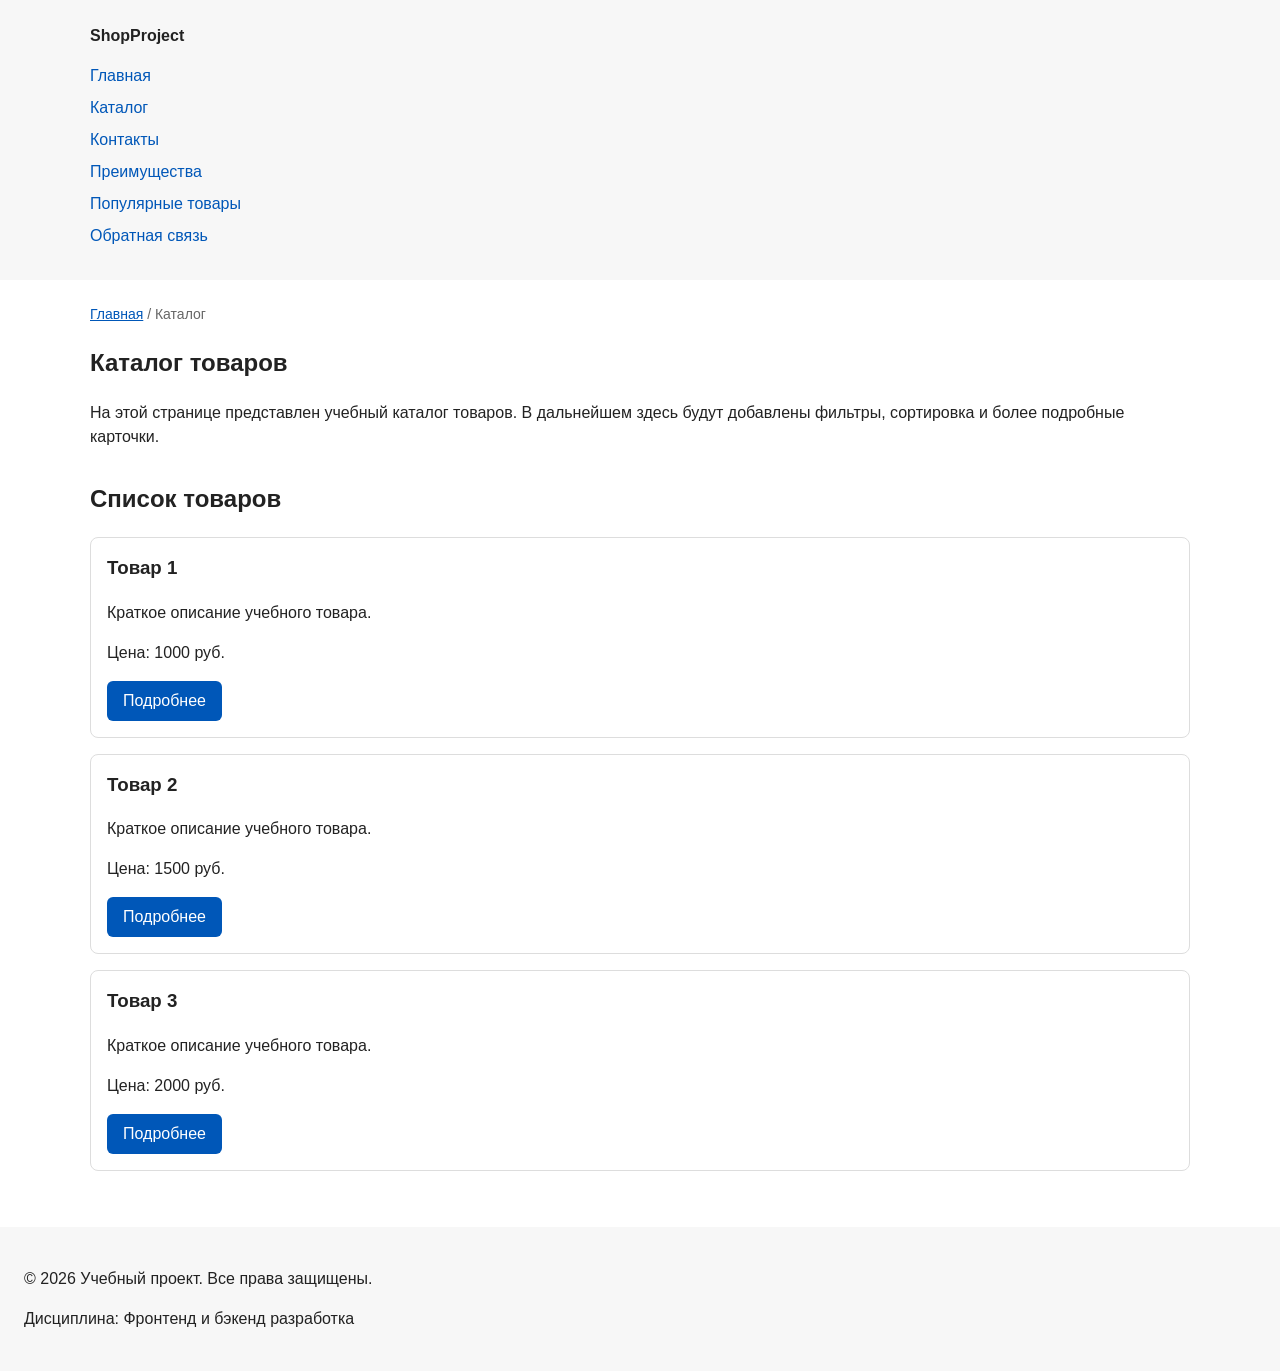
==== catalog.html @ 071a0561 "feat: add multi-page structure navigation and anchors" ====
<!DOCTYPE html>
<html lang="ru">
<head>
  <meta charset="UTF-8">
  <meta name="viewport" content="width=device-width, initial-scale=1.0">
  <meta name="description" content="Каталог товаров учебного интернет-магазина.">
  <title>Каталог товаров — Учебный интернет-магазин</title>
  <link rel="stylesheet" href="css/style.css">
</head>
<body>
  <header>
    <div class="site-header">
      <a class="site-logo" href="index.html">ShopProject</a>

      <nav class="site-nav" aria-label="Основная навигация">
        <ul class="site-nav__list">
          <li><a href="index.html">Главная</a></li>
          <li><a href="catalog.html">Каталог</a></li>
          <li><a href="contacts.html">Контакты</a></li>
          <li><a href="index.html#advantages">Преимущества</a></li>
          <li><a href="index.html#popular">Популярные товары</a></li>
          <li><a href="index.html#contacts">Обратная связь</a></li>
        </ul>
      </nav>
    </div>
  </header>

  <main>
    <nav class="breadcrumbs" aria-label="Хлебные крошки">
      <a href="index.html">Главная</a>
      <span>Каталог</span>
    </nav>

    <section class="section">
      <h1>Каталог товаров</h1>
      <p>
        На этой странице представлен учебный каталог товаров.
        В дальнейшем здесь будут добавлены фильтры, сортировка и более
        подробные карточки.
      </p>
    </section>

    <section class="section">
      <h2>Список товаров</h2>

      <article class="product-card">
        <h3>Товар 1</h3>
        <p>Краткое описание учебного товара.</p>
        <p>Цена: 1000 руб.</p>
        <a class="button" href="index.html#popular">Подробнее</a>
      </article>

      <article class="product-card">
        <h3>Товар 2</h3>
        <p>Краткое описание учебного товара.</p>
        <p>Цена: 1500 руб.</p>
        <a class="button" href="index.html#popular">Подробнее</a>
      </article>

      <article class="product-card">
        <h3>Товар 3</h3>
        <p>Краткое описание учебного товара.</p>
        <p>Цена: 2000 руб.</p>
        <a class="button" href="index.html#popular">Подробнее</a>
      </article>
    </section>
  </main>

  <footer>
    <p>&copy; 2026 Учебный проект. Все права защищены.</p>
    <p>Дисциплина: Фронтенд и бэкенд разработка</p>
  </footer>
</body>
</html>
---- css/style.css ----
/* ===============================
   1. Переменные проекта
   =============================== */

:root {
  /* Основные цвета проекта */
  --color-bg: #ffffff;
  --color-text: #222222;
  --color-muted: #666666;
  --color-primary: #0057b8;
  --color-primary-dark: #003f86;
  --color-border: #dddddd;
  --color-surface: #f7f7f7;
  --color-surface-accent: #eef5ff;
  --color-danger: #b00020;
  --color-success: #168a2f;
  --color-success-bg: #eefaf0;
  --color-white: #ffffff;

  /* Отступы */
  --space-xs: 4px;
  --space-sm: 8px;
  --space-md: 16px;
  --space-lg: 24px;
  --space-xl: 32px;

  /* Скругления */
  --radius-sm: 6px;
  --radius-md: 8px;
  --radius-lg: 12px;

  /* Размеры */
  --container-width: 1100px;
}


/* ===============================
   2. Базовые стили
   =============================== */

* {
  box-sizing: border-box;
}

body {
  margin: 0;
  font-family: Arial, sans-serif;
  line-height: 1.5;
  color: var(--color-text);
  background-color: var(--color-bg);
}


/*
  Задаём внутренние отступы для основных областей страницы.
  Это делает содержимое визуально отделённым от краёв окна браузера.
*/
header,
main,
footer {
  padding: var(--space-lg);
}

/*
  Оформляем шапку страницы.
  Пока используется простой светло-серый фон.
*/
header {
  background-color: var(--color-surface);
}

/*
  Оформляем подвал страницы тем же фоном,
  чтобы визуально отделить его от основного содержимого.
*/
footer {
  background-color: var(--color-surface);
}

/* ===============================
   3. Общие элементы интерфейса
   =============================== */

a {
  color: var(--color-primary);
}

a:hover {
  color: var(--color-primary-dark);
}

a:focus-visible {
  outline: 2px solid var(--color-primary);
  outline-offset: 3px;
}


/*
  Ограничиваем ширину содержимого шапки,
  чтобы оно не растягивалось слишком сильно на широких экранах.
*/
.site-header {
  max-width: 1100px;
  margin: 0 auto;
}

/*
  Оформляем текстовый логотип.
*/
.site-logo {
  font-weight: bold;
  text-decoration: none;
  color: #222222;
}

/*
  Убираем стандартные отступы и маркеры списка навигации.
*/
.site-nav__list {
  padding: 0;
  margin: 16px 0 0;
  list-style: none;
}

/*
  Добавляем расстояние между пунктами меню.
*/
.site-nav__list li {
  margin-bottom: 8px;
}

/*
  Оформляем ссылки меню.
*/
.site-nav__list a {
  color: #0057b8;
  text-decoration: none;
}

/*
  При наведении мыши подчёркиваем ссылку.
  Подробно состояния интерфейса будут рассмотрены в практической работе 1.7.
*/
.site-nav__list a:hover {
  text-decoration: underline;
}

/* ===============================
   4. Компоненты страницы
   =============================== */

.hero {
  max-width: var(--container-width);
  margin: 0 auto var(--space-xl);
  padding: var(--space-xl) var(--space-lg);
  background-color: var(--color-surface-accent);
  border-radius: var(--radius-lg);
}

.section {
  max-width: var(--container-width);
  margin: 0 auto var(--space-xl);
}

.section h2 {
  margin-top: 0;
}


.product-card {
  margin-bottom: var(--space-md);
  padding: var(--space-md);
  border: 1px solid var(--color-border);
  border-radius: var(--radius-md);
  background-color: var(--color-bg);
}

.product-card:hover {
  border-color: var(--color-primary);
}

.product-card h3 {
  margin-top: 0;
}


.button {
  display: inline-block;
  padding: var(--space-sm) var(--space-md);
  color: var(--color-white);
  background-color: var(--color-primary);
  text-decoration: none;
  border: none;
  border-radius: var(--radius-sm);
  cursor: pointer;
}

.button:hover {
  background-color: var(--color-primary-dark);
}

.button:focus-visible {
  outline: 2px solid var(--color-primary);
  outline-offset: 3px;
}

.button:disabled {
  opacity: 0.6;
  cursor: not-allowed;
}


/*
  Дополнительный информационный блок.
*/
.aside-info {
  max-width: var(--container-width);
  margin: 0 auto var(--space-xl);
  padding: var(--space-md);
  border-left: 4px solid var(--color-primary);
  background-color: var(--color-surface);
}


/* ===============================
   5. Форма и модальное окно
   =============================== */

.order-dialog {
  width: min(100% - 32px, 560px);
  padding: var(--space-lg);
  border: none;
  border-radius: var(--radius-lg);
}

.order-dialog::backdrop {
  background-color: rgba(0, 0, 0, 0.5);
}

.form-field {
  margin-bottom: var(--space-md);
}

.form-field label {
  display: block;
  margin-bottom: var(--space-xs);
}

.form-field input,
.form-field select,
.form-field textarea {
  width: 100%;
  padding: 10px 12px;
  border: 1px solid var(--color-border);
  border-radius: var(--radius-sm);
  font: inherit;
}

.form-field input[type="checkbox"] {
  width: auto;
}

.form-field small {
  display: block;
  margin-top: var(--space-xs);
  color: var(--color-muted);
}


/*
  Видимый фокус для клавиатурной навигации.
*/
.form-field input:focus-visible,
.form-field select:focus-visible,
.form-field textarea:focus-visible,
.form-actions button:focus-visible {
  outline: 2px solid #0057b8;
  outline-offset: 2px;
}

/*
  Подсветка ошибочных полей.
  Атрибут aria-invalid будет добавляться через JavaScript.
*/
[aria-invalid="true"] {
  border-color: #b00020;
}

/*
  Кнопки формы.
*/
.form-actions {
  display: flex;
  gap: 12px;
  margin-top: 20px;
}

/*
  Сообщение об успешной отправке.
*/
.success-message {
  max-width: var(--container-width);
  margin: var(--space-lg) auto;
  padding: var(--space-md);
  border-left: 4px solid var(--color-success);
  background-color: var(--color-success-bg);
}


.form-field input:hover,
.form-field select:hover,
.form-field textarea:hover {
  border-color: var(--color-primary);
}

.form-field input:focus-visible,
.form-field select:focus-visible,
.form-field textarea:focus-visible,
.form-actions button:focus-visible {
  outline: 2px solid var(--color-primary);
  outline-offset: 3px;
}

[aria-invalid="true"] {
  border-color: var(--color-danger);
}

.breadcrumbs {
  max-width: var(--container-width);
  margin: 0 auto var(--space-md);
  font-size: 14px;
  color: var(--color-muted);
}

.breadcrumbs a {
  color: var(--color-primary);
}

.breadcrumbs span::before {
  content: " / ";
  color: var(--color-muted);
}

html {
  scroll-behavior: smooth;
}

:target {
  outline: 2px dashed var(--color-primary);
  outline-offset: 4px;
}
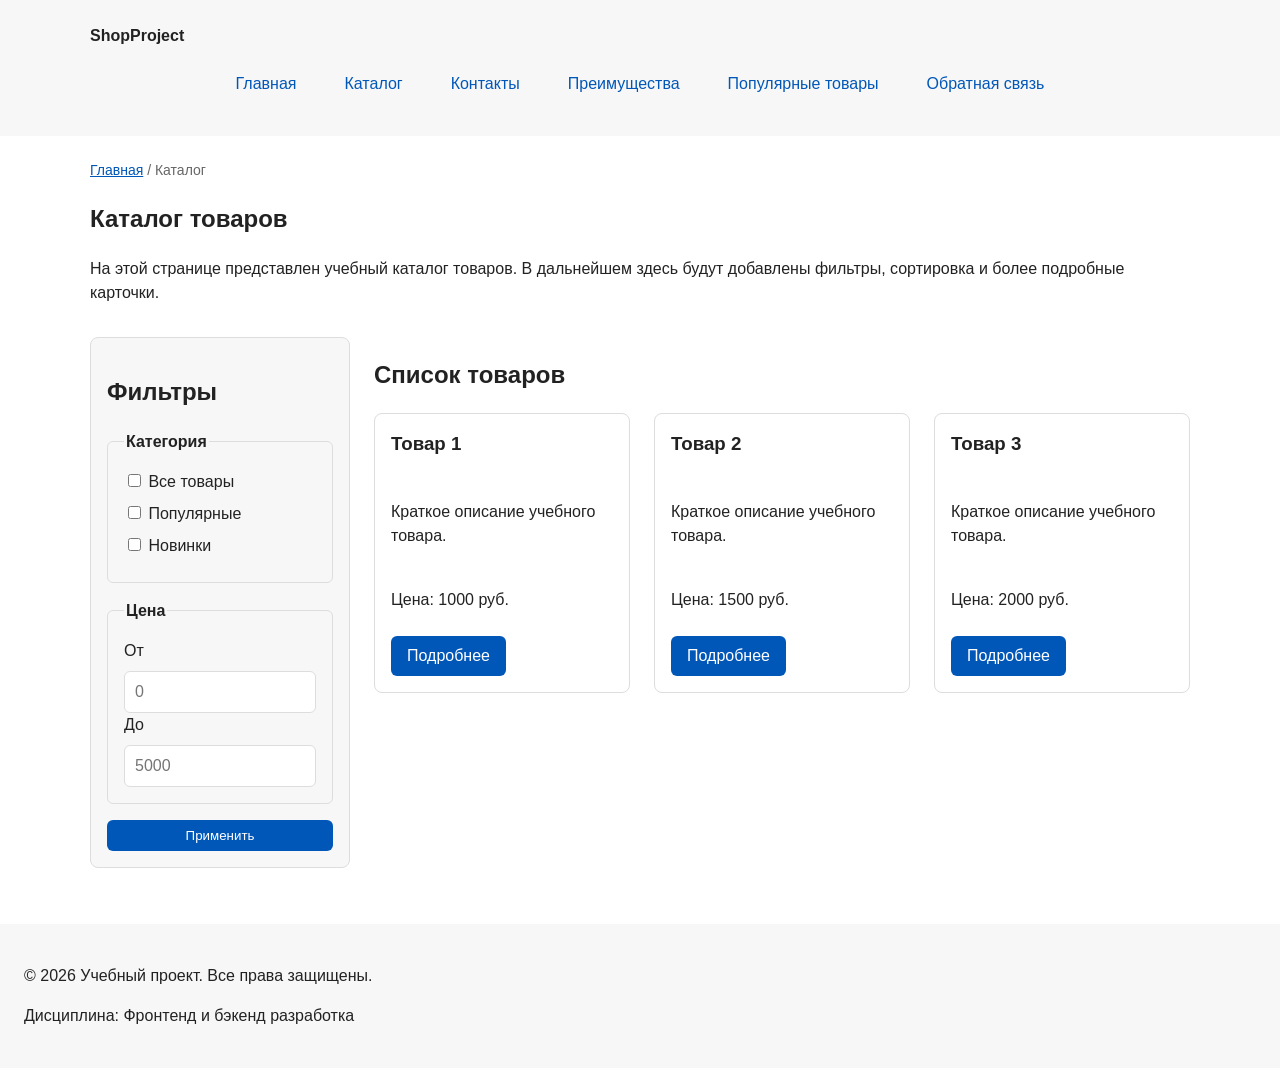
==== commit ddcd4b96: "feat: add flex navigation and grid catalog layout" ====
--- a/catalog.html
+++ b/catalog.html
@@ -40,10 +40,49 @@
       </p>
     </section>
 
-    <section class="section">
-      <h2>Список товаров</h2>
+    <section class="catalog-layout">
+  <aside class="catalog-filters">
+    <h2>Фильтры</h2>
 
-      <article class="product-card">
+    <form class="filters-form" action="#" method="get">
+      <fieldset>
+        <legend>Категория</legend>
+
+        <label>
+          <input type="checkbox" name="category" value="all">
+          Все товары
+        </label>
+
+        <label>
+          <input type="checkbox" name="category" value="popular">
+          Популярные
+        </label>
+
+        <label>
+          <input type="checkbox" name="category" value="new">
+          Новинки
+        </label>
+      </fieldset>
+
+      <fieldset>
+        <legend>Цена</legend>
+
+        <label for="price-from">От</label>
+        <input id="price-from" name="price-from" type="number" min="0" placeholder="0">
+
+        <label for="price-to">До</label>
+        <input id="price-to" name="price-to" type="number" min="0" placeholder="5000">
+      </fieldset>
+
+        <button class="button" type="submit">Применить</button>
+        </form>
+    </aside>
+
+    <section class="catalog-products">
+        <h2>Список товаров</h2>
+
+        <div class="products-grid">
+        <article class="product-card">
         <h3>Товар 1</h3>
         <p>Краткое описание учебного товара.</p>
         <p>Цена: 1000 руб.</p>
@@ -64,6 +103,8 @@
         <a class="button" href="index.html#popular">Подробнее</a>
       </article>
     </section>
+        </div>
+    </section>    
   </main>
 
   <footer>
--- a/css/style.css
+++ b/css/style.css
@@ -113,14 +113,17 @@
   color: #222222;
 }
 
-/*
-  Убираем стандартные отступы и маркеры списка навигации.
-*/
 .site-nav__list {
+  display: flex;
+  flex-wrap: wrap;
+  justify-content: center;
+  align-items: center;
+  gap: var(--space-md);
   padding: 0;
-  margin: 16px 0 0;
+  margin: var(--space-md) 0 0;
   list-style: none;
 }
+
 
 /*
   Добавляем расстояние между пунктами меню.
@@ -129,21 +132,19 @@
   margin-bottom: 8px;
 }
 
-/*
-  Оформляем ссылки меню.
-*/
 .site-nav__list a {
-  color: #0057b8;
+  display: inline-block;
+  padding: var(--space-sm) var(--space-md);
+  color: var(--color-primary);
   text-decoration: none;
-}
-
-/*
-  При наведении мыши подчёркиваем ссылку.
-  Подробно состояния интерфейса будут рассмотрены в практической работе 1.7.
-*/
+  border-radius: var(--radius-sm);
+}
+
 .site-nav__list a:hover {
-  text-decoration: underline;
-}
+  color: var(--color-white);
+  background-color: var(--color-primary);
+}
+
 
 /* ===============================
    4. Компоненты страницы
@@ -168,12 +169,21 @@
 
 
 .product-card {
-  margin-bottom: var(--space-md);
+  display: flex;
+  flex-direction: column;
+  gap: var(--space-sm);
+  margin-bottom: 0;
   padding: var(--space-md);
   border: 1px solid var(--color-border);
   border-radius: var(--radius-md);
   background-color: var(--color-bg);
 }
+
+.product-card .button {
+  margin-top: auto;
+  align-self: flex-start;
+}
+
 
 .product-card:hover {
   border-color: var(--color-primary);
@@ -349,3 +359,60 @@
   outline: 2px dashed var(--color-primary);
   outline-offset: 4px;
 }
+
+.products-grid {
+  display: grid;
+  grid-template-columns: repeat(3, 1fr);
+  gap: var(--space-lg);
+}
+
+.catalog-layout {
+  max-width: var(--container-width);
+  margin: 0 auto var(--space-xl);
+  display: grid;
+  grid-template-columns: 260px 1fr;
+  grid-template-areas: "filters products";
+  gap: var(--space-lg);
+}
+
+.catalog-filters {
+  grid-area: filters;
+  padding: var(--space-md);
+  border: 1px solid var(--color-border);
+  border-radius: var(--radius-md);
+  background-color: var(--color-surface);
+}
+
+.catalog-products {
+  grid-area: products;
+}
+
+.filters-form {
+  display: grid;
+  gap: var(--space-md);
+}
+
+.filters-form fieldset {
+  margin: 0;
+  padding: var(--space-md);
+  border: 1px solid var(--color-border);
+  border-radius: var(--radius-sm);
+}
+
+.filters-form legend {
+  font-weight: 700;
+}
+
+.filters-form label {
+  display: block;
+  margin-bottom: var(--space-sm);
+}
+
+.filters-form input[type="number"] {
+  width: 100%;
+  padding: 8px 10px;
+  border: 1px solid var(--color-border);
+  border-radius: var(--radius-sm);
+  font: inherit;
+}
+
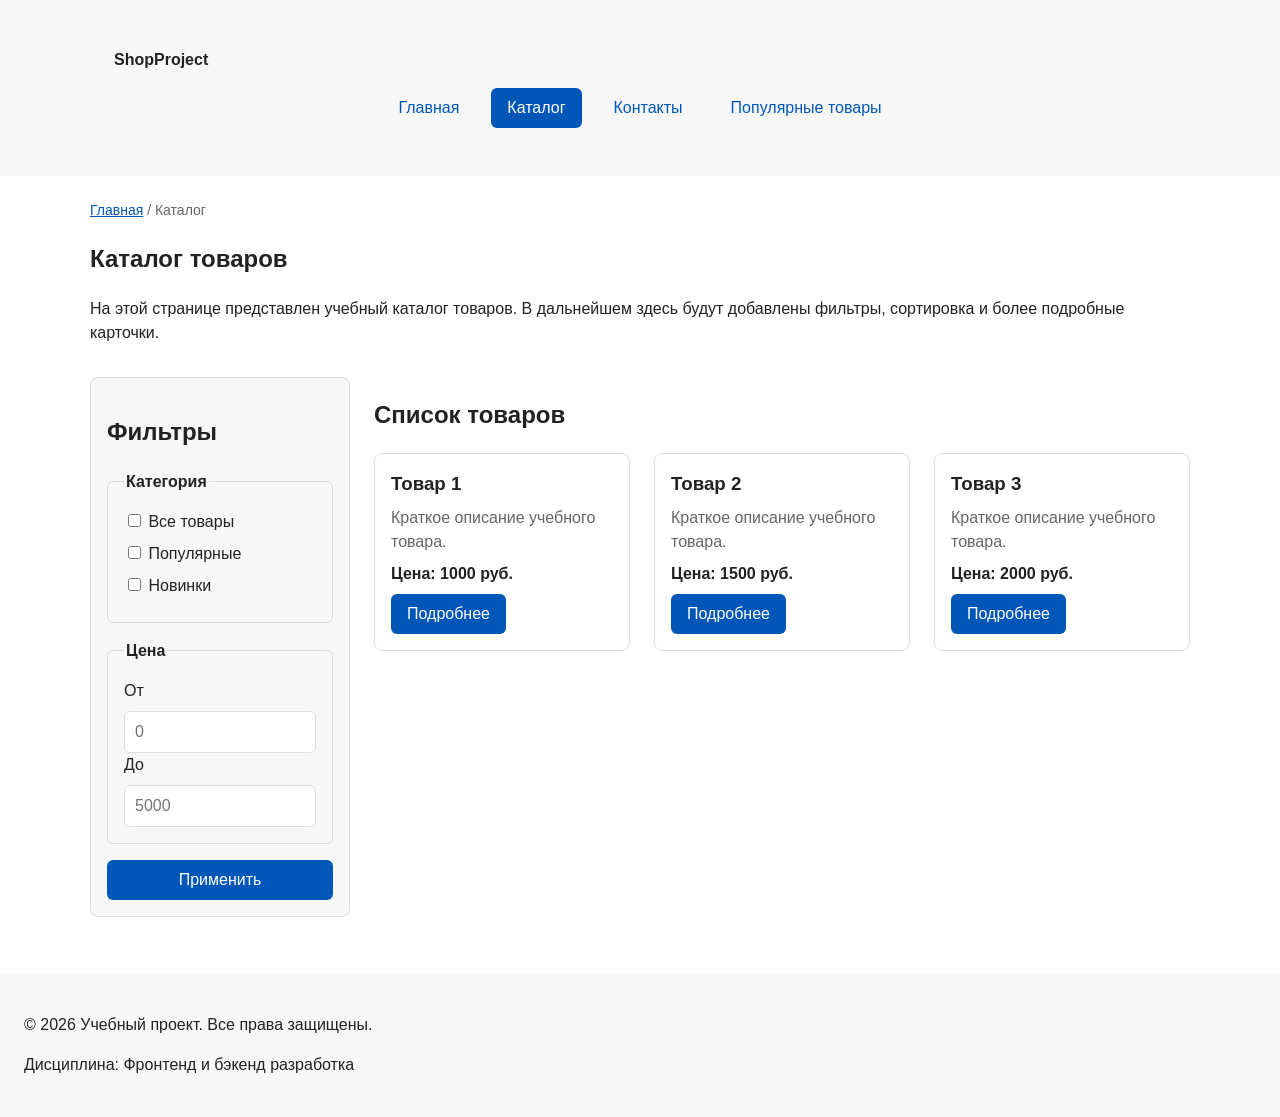
==== commit 4f179202: "refactor: apply BEM naming to CSS classes" ====
--- a/catalog.html
+++ b/catalog.html
@@ -8,18 +8,28 @@
   <link rel="stylesheet" href="css/style.css">
 </head>
 <body>
-  <header>
-    <div class="site-header">
-      <a class="site-logo" href="index.html">ShopProject</a>
+    <header class="site-header">
+    <div class="site-header__inner">
+      <a class="site-header__logo" href="index.html">ShopProject</a>
 
       <nav class="site-nav" aria-label="Основная навигация">
         <ul class="site-nav__list">
-          <li><a href="index.html">Главная</a></li>
-          <li><a href="catalog.html">Каталог</a></li>
-          <li><a href="contacts.html">Контакты</a></li>
-          <li><a href="index.html#advantages">Преимущества</a></li>
-          <li><a href="index.html#popular">Популярные товары</a></li>
-          <li><a href="index.html#contacts">Обратная связь</a></li>
+          <li class="site-nav__item">
+            <a class="site-nav__link" href="index.html">
+              Главная
+            </a>
+          </li>
+          <li class="site-nav__item">
+            <a class="site-nav__link site-nav__link--active" aria-current="page" href="catalog.html">Каталог</a>
+          </li>
+          <li class="site-nav__item">
+            <a class="site-nav__link" href="contacts.html">Контакты</a>
+          </li>
+          <li class="site-nav__item">
+            <a class="site-nav__link" href="index.html#popular">
+              Популярные товары
+            </a>
+          </li>
         </ul>
       </nav>
     </div>
@@ -27,9 +37,10 @@
 
   <main>
     <nav class="breadcrumbs" aria-label="Хлебные крошки">
-      <a href="index.html">Главная</a>
-      <span>Каталог</span>
+      <a class="breadcrumbs__link" href="index.html">Главная</a>
+      <span class="breadcrumbs__current">Каталог</span>
     </nav>
+
 
     <section class="section">
       <h1>Каталог товаров</h1>
@@ -74,7 +85,7 @@
         <input id="price-to" name="price-to" type="number" min="0" placeholder="5000">
       </fieldset>
 
-        <button class="button" type="submit">Применить</button>
+        <button class="button button--primary" type="submit">Применить</button>
         </form>
     </aside>
 
@@ -83,31 +94,31 @@
 
         <div class="products-grid">
         <article class="product-card">
-        <h3>Товар 1</h3>
-        <p>Краткое описание учебного товара.</p>
-        <p>Цена: 1000 руб.</p>
-        <a class="button" href="index.html#popular">Подробнее</a>
+        <h3 class="product-card__title">Товар 1</h3>
+        <p class="product-card__description">Краткое описание учебного товара.</p>
+        <p class="product-card__price">Цена: 1000 руб.</p>
+        <a class="button button--primary product-card__button" href="index.html#popular">Подробнее</a>
       </article>
 
       <article class="product-card">
-        <h3>Товар 2</h3>
-        <p>Краткое описание учебного товара.</p>
-        <p>Цена: 1500 руб.</p>
-        <a class="button" href="index.html#popular">Подробнее</a>
+        <h3 class="product-card__title">Товар 2</h3>
+        <p class="product-card__description">Краткое описание учебного товара.</p>
+        <p class="product-card__price">Цена: 1500 руб.</p>
+        <a class="button button--primary product-card__button" href="index.html#popular">Подробнее</a>
       </article>
 
       <article class="product-card">
-        <h3>Товар 3</h3>
-        <p>Краткое описание учебного товара.</p>
-        <p>Цена: 2000 руб.</p>
-        <a class="button" href="index.html#popular">Подробнее</a>
+        <h3 class="product-card__title">Товар 3</h3>
+        <p class="product-card__description">Краткое описание учебного товара.</p>
+        <p class="product-card__price">Цена: 2000 руб.</p>
+        <a class="button button--primary product-card__button" href="index.html#popular">Подробнее</a>
       </article>
+        </div>
     </section>
-        </div>
     </section>    
   </main>
 
-  <footer>
+  <footer class="site-footer">
     <p>&copy; 2026 Учебный проект. Все права защищены.</p>
     <p>Дисциплина: Фронтенд и бэкенд разработка</p>
   </footer>
--- a/css/style.css
+++ b/css/style.css
@@ -55,9 +55,9 @@
   Задаём внутренние отступы для основных областей страницы.
   Это делает содержимое визуально отделённым от краёв окна браузера.
 */
-header,
+.site-header,
 main,
-footer {
+.site-footer {
   padding: var(--space-lg);
 }
 
@@ -65,7 +65,7 @@
   Оформляем шапку страницы.
   Пока используется простой светло-серый фон.
 */
-header {
+.site-header {
   background-color: var(--color-surface);
 }
 
@@ -73,7 +73,7 @@
   Оформляем подвал страницы тем же фоном,
   чтобы визуально отделить его от основного содержимого.
 */
-footer {
+.site-footer {
   background-color: var(--color-surface);
 }
 
@@ -100,17 +100,19 @@
   чтобы оно не растягивалось слишком сильно на широких экранах.
 */
 .site-header {
-  max-width: 1100px;
+  background-color: var(--color-surface);
+}
+
+.site-header__inner {
+  max-width: var(--container-width);
   margin: 0 auto;
-}
-
-/*
-  Оформляем текстовый логотип.
-*/
-.site-logo {
-  font-weight: bold;
+  padding: var(--space-lg);
+}
+
+.site-header__logo {
+  font-weight: 700;
+  color: var(--color-text);
   text-decoration: none;
-  color: #222222;
 }
 
 .site-nav__list {
@@ -124,15 +126,7 @@
   list-style: none;
 }
 
-
-/*
-  Добавляем расстояние между пунктами меню.
-*/
-.site-nav__list li {
-  margin-bottom: 8px;
-}
-
-.site-nav__list a {
+.site-nav__link {
   display: inline-block;
   padding: var(--space-sm) var(--space-md);
   color: var(--color-primary);
@@ -140,10 +134,21 @@
   border-radius: var(--radius-sm);
 }
 
-.site-nav__list a:hover {
+.site-nav__link:hover {
   color: var(--color-white);
   background-color: var(--color-primary);
 }
+
+.site-nav__link:focus-visible {
+  outline: 2px solid var(--color-primary);
+  outline-offset: 3px;
+}
+
+.site-nav__link--active {
+  color: var(--color-white);
+  background-color: var(--color-primary);
+}
+
 
 
 /* ===============================
@@ -172,41 +177,79 @@
   display: flex;
   flex-direction: column;
   gap: var(--space-sm);
-  margin-bottom: 0;
   padding: var(--space-md);
   border: 1px solid var(--color-border);
   border-radius: var(--radius-md);
   background-color: var(--color-bg);
 }
 
-.product-card .button {
+.product-card:hover {
+  border-color: var(--color-primary);
+}
+
+.product-card--featured {
+  border-color: var(--color-primary);
+}
+
+.product-card--discount {
+  border-color: var(--color-danger);
+}
+
+.product-card__title {
+  margin: 0;
+  color: var(--color-text);
+}
+
+.product-card__description {
+  margin: 0;
+  color: var(--color-muted);
+}
+
+.product-card__price {
+  margin: 0;
+  font-weight: 700;
+}
+
+.product-card--discount .product-card__price {
+  color: var(--color-danger);
+}
+
+.product-card__button {
   margin-top: auto;
   align-self: flex-start;
 }
 
-
-.product-card:hover {
-  border-color: var(--color-primary);
-}
-
-.product-card h3 {
-  margin-top: 0;
-}
 
 
 .button {
   display: inline-block;
   padding: var(--space-sm) var(--space-md);
+  border: none;
+  border-radius: var(--radius-sm);
+  font: inherit;
+  text-decoration: none;
+  cursor: pointer;
+}
+
+.button--primary {
   color: var(--color-white);
   background-color: var(--color-primary);
-  text-decoration: none;
-  border: none;
-  border-radius: var(--radius-sm);
-  cursor: pointer;
-}
-
-.button:hover {
+}
+
+.button--primary:hover {
+  color: var(--color-white);
   background-color: var(--color-primary-dark);
+}
+
+.button--secondary {
+  color: var(--color-primary);
+  background-color: transparent;
+  border: 1px solid var(--color-primary);
+}
+
+.button--secondary:hover {
+  color: var(--color-white);
+  background-color: var(--color-primary);
 }
 
 .button:focus-visible {
@@ -214,10 +257,12 @@
   outline-offset: 3px;
 }
 
-.button:disabled {
+.button:disabled,
+.button--disabled {
   opacity: 0.6;
   cursor: not-allowed;
 }
+
 
 
 /*
@@ -247,18 +292,23 @@
   background-color: rgba(0, 0, 0, 0.5);
 }
 
-.form-field {
+.order-dialog__title {
+  margin-top: 0;
+}
+
+
+.order-form__field {
   margin-bottom: var(--space-md);
 }
 
-.form-field label {
+.order-form__label {
   display: block;
   margin-bottom: var(--space-xs);
 }
 
-.form-field input,
-.form-field select,
-.form-field textarea {
+.order-form__input,
+.order-form__select,
+.order-form__textarea {
   width: 100%;
   padding: 10px 12px;
   border: 1px solid var(--color-border);
@@ -266,74 +316,25 @@
   font: inherit;
 }
 
-.form-field input[type="checkbox"] {
-  width: auto;
-}
-
-.form-field small {
-  display: block;
-  margin-top: var(--space-xs);
-  color: var(--color-muted);
-}
-
-
-/*
-  Видимый фокус для клавиатурной навигации.
-*/
-.form-field input:focus-visible,
-.form-field select:focus-visible,
-.form-field textarea:focus-visible,
-.form-actions button:focus-visible {
-  outline: 2px solid #0057b8;
-  outline-offset: 2px;
-}
-
-/*
-  Подсветка ошибочных полей.
-  Атрибут aria-invalid будет добавляться через JavaScript.
-*/
-[aria-invalid="true"] {
-  border-color: #b00020;
-}
-
-/*
-  Кнопки формы.
-*/
-.form-actions {
-  display: flex;
-  gap: 12px;
-  margin-top: 20px;
-}
-
-/*
-  Сообщение об успешной отправке.
-*/
-.success-message {
-  max-width: var(--container-width);
-  margin: var(--space-lg) auto;
-  padding: var(--space-md);
-  border-left: 4px solid var(--color-success);
-  background-color: var(--color-success-bg);
-}
-
-
-.form-field input:hover,
-.form-field select:hover,
-.form-field textarea:hover {
+.order-form__input:hover,
+.order-form__select:hover,
+.order-form__textarea:hover {
   border-color: var(--color-primary);
 }
 
-.form-field input:focus-visible,
-.form-field select:focus-visible,
-.form-field textarea:focus-visible,
-.form-actions button:focus-visible {
+.order-form__input:focus-visible,
+.order-form__select:focus-visible,
+.order-form__textarea:focus-visible {
   outline: 2px solid var(--color-primary);
   outline-offset: 3px;
 }
 
-[aria-invalid="true"] {
-  border-color: var(--color-danger);
-}
+.order-form__actions {
+  display: flex;
+  gap: var(--space-md);
+  margin-top: var(--space-lg);
+}
+
 
 .breadcrumbs {
   max-width: var(--container-width);
@@ -342,14 +343,15 @@
   color: var(--color-muted);
 }
 
-.breadcrumbs a {
+.breadcrumbs__link {
   color: var(--color-primary);
 }
 
-.breadcrumbs span::before {
+.breadcrumbs__current::before {
   content: " / ";
   color: var(--color-muted);
 }
+
 
 html {
   scroll-behavior: smooth;
@@ -416,3 +418,32 @@
   font: inherit;
 }
 
+
+/* Состояния и элементы формы, сохранённые после БЭМ-рефакторинга. */
+.order-form__checkbox {
+  width: auto;
+}
+
+.order-form__hint {
+  display: block;
+  margin-top: var(--space-xs);
+  color: var(--color-muted);
+}
+
+.order-form__input[aria-invalid="true"],
+.order-form__select[aria-invalid="true"],
+.order-form__textarea[aria-invalid="true"] {
+  border-color: var(--color-danger);
+}
+
+.order-form__checkbox[aria-invalid="true"] {
+  outline: 2px solid var(--color-danger);
+}
+
+.success-message {
+  max-width: var(--container-width);
+  margin: var(--space-lg) auto;
+  padding: var(--space-md);
+  border-left: 4px solid var(--color-success);
+  background-color: var(--color-success-bg);
+}
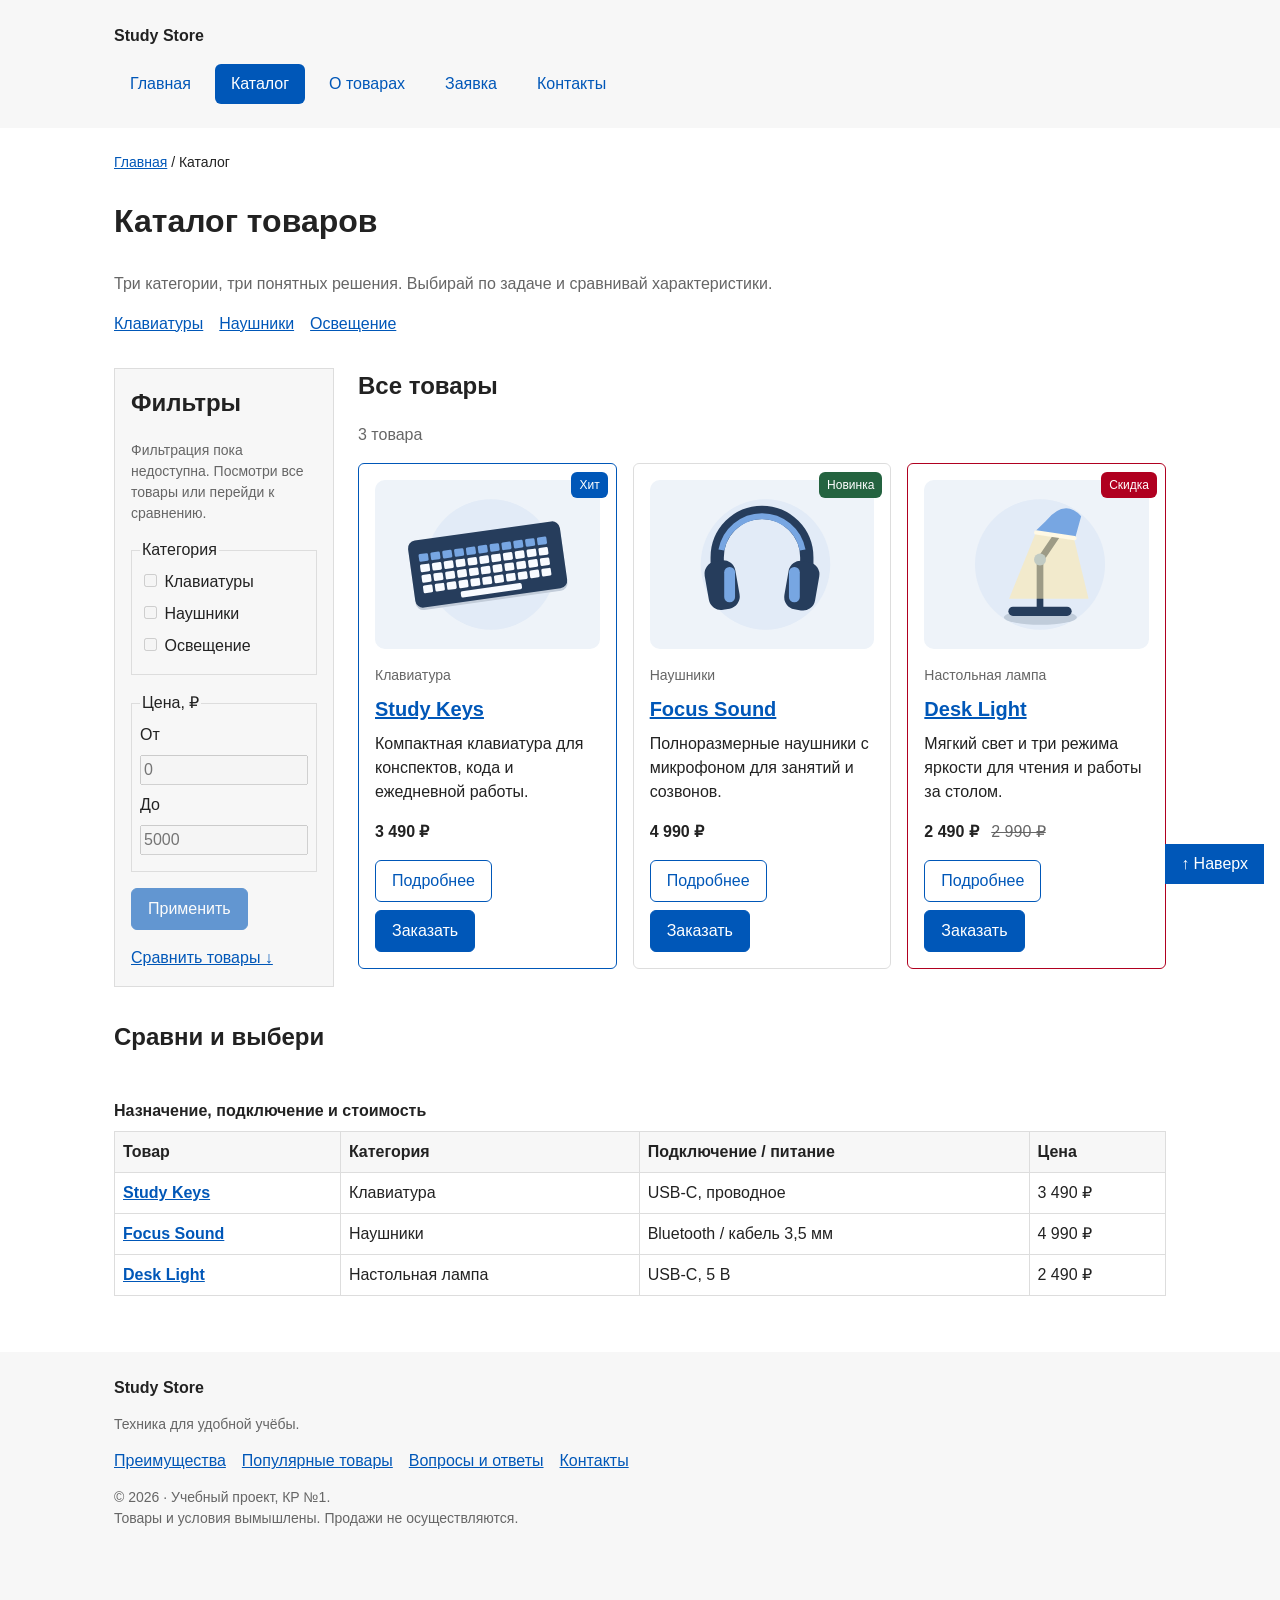
==== commit 4d497583: "fix: prepare HTML CSS project for submission" ====
--- a/catalog.html
+++ b/catalog.html
@@ -3,124 +3,161 @@
 <head>
   <meta charset="UTF-8">
   <meta name="viewport" content="width=device-width, initial-scale=1.0">
-  <meta name="description" content="Каталог товаров учебного интернет-магазина.">
-  <title>Каталог товаров — Учебный интернет-магазин</title>
-  <link rel="stylesheet" href="css/style.css">
+  <meta name="description" content="Каталог Study Store: три категории техники, цены, карточки товаров и таблица сравнения.">
+  <title>Каталог товаров — Study Store</title>
+  <link rel="icon" href="images/favicon.svg" type="image/svg+xml">
+  <link rel="stylesheet" href="css/style.css?v=simple">
+  <script src="js/main.js?v=kr1-final" defer></script>
 </head>
 <body>
-    <header class="site-header">
+  <a class="skip-link" href="#main-content">Перейти к содержимому</a>
+  <header class="site-header" id="top">
     <div class="site-header__inner">
-      <a class="site-header__logo" href="index.html">ShopProject</a>
-
+      <a class="site-header__logo" href="index.html">Study Store</a>
       <nav class="site-nav" aria-label="Основная навигация">
         <ul class="site-nav__list">
-          <li class="site-nav__item">
-            <a class="site-nav__link" href="index.html">
-              Главная
-            </a>
-          </li>
-          <li class="site-nav__item">
-            <a class="site-nav__link site-nav__link--active" aria-current="page" href="catalog.html">Каталог</a>
-          </li>
-          <li class="site-nav__item">
-            <a class="site-nav__link" href="contacts.html">Контакты</a>
-          </li>
-          <li class="site-nav__item">
-            <a class="site-nav__link" href="index.html#popular">
-              Популярные товары
-            </a>
-          </li>
+          <li class="site-nav__item"><a class="site-nav__link" href="index.html">Главная</a></li>
+          <li class="site-nav__item"><a class="site-nav__link site-nav__link--active" aria-current="page" href="catalog.html">Каталог</a></li>
+          <li class="site-nav__item"><a class="site-nav__link" href="product.html">О товарах</a></li>
+          <li class="site-nav__item"><a class="site-nav__link" href="order.html">Заявка</a></li>
+          <li class="site-nav__item"><a class="site-nav__link" href="contacts.html">Контакты</a></li>
         </ul>
       </nav>
     </div>
   </header>
-
-  <main>
-    <nav class="breadcrumbs" aria-label="Хлебные крошки">
-      <a class="breadcrumbs__link" href="index.html">Главная</a>
-      <span class="breadcrumbs__current">Каталог</span>
-    </nav>
-
-
-    <section class="section">
-      <h1>Каталог товаров</h1>
-      <p>
-        На этой странице представлен учебный каталог товаров.
-        В дальнейшем здесь будут добавлены фильтры, сортировка и более
-        подробные карточки.
-      </p>
-    </section>
-
-    <section class="catalog-layout">
-  <aside class="catalog-filters">
-    <h2>Фильтры</h2>
-
-    <form class="filters-form" action="#" method="get">
-      <fieldset>
-        <legend>Категория</legend>
-
-        <label>
-          <input type="checkbox" name="category" value="all">
-          Все товары
-        </label>
-
-        <label>
-          <input type="checkbox" name="category" value="popular">
-          Популярные
-        </label>
-
-        <label>
-          <input type="checkbox" name="category" value="new">
-          Новинки
-        </label>
-      </fieldset>
-
-      <fieldset>
-        <legend>Цена</legend>
-
-        <label for="price-from">От</label>
-        <input id="price-from" name="price-from" type="number" min="0" placeholder="0">
-
-        <label for="price-to">До</label>
-        <input id="price-to" name="price-to" type="number" min="0" placeholder="5000">
-      </fieldset>
-
-        <button class="button button--primary" type="submit">Применить</button>
+  <main class="page-main" id="main-content" tabindex="-1">
+    <nav class="breadcrumbs" aria-label="Хлебные крошки"><a class="breadcrumbs__link" href="index.html">Главная</a><span class="breadcrumbs__current" aria-current="page">Каталог</span></nav>
+    <section class="section page-intro"><h1 class="page-intro__title">Каталог товаров</h1><p class="section__description">Три категории, три понятных решения. Выбирай по задаче и сравнивай характеристики.</p><div class="category-nav" aria-label="Категории"><a class="category-nav__link" href="product.html#keyboard">Клавиатуры</a><a class="category-nav__link" href="product.html#headphones">Наушники</a><a class="category-nav__link" href="product.html#lamp">Освещение</a></div></section>
+    <div class="catalog-layout">
+      <aside class="catalog-filters" aria-labelledby="filters-title">
+        <h2 class="catalog-filters__title" id="filters-title">Фильтры</h2>
+        <p class="catalog-filters__note" id="filter-note">Фильтрация пока недоступна. Посмотри все товары или перейди к сравнению.</p>
+        <form class="filters-form" action="catalog.html" method="get" aria-describedby="filter-note">
+          <fieldset class="filters-form__group" disabled><legend class="filters-form__legend">Категория</legend>
+            <label class="filters-form__label" for="category-keys"><input id="category-keys" name="category" type="checkbox" value="keyboard"> Клавиатуры</label>
+            <label class="filters-form__label" for="category-sound"><input id="category-sound" name="category" type="checkbox" value="headphones"> Наушники</label>
+            <label class="filters-form__label" for="category-light"><input id="category-light" name="category" type="checkbox" value="lamp"> Освещение</label>
+          </fieldset>
+          <fieldset class="filters-form__group" disabled><legend class="filters-form__legend">Цена, ₽</legend><label class="filters-form__label" for="price-from">От</label><input class="filters-form__input" id="price-from" name="price-from" type="number" min="0" placeholder="0"><label class="filters-form__label" for="price-to">До</label><input class="filters-form__input" id="price-to" name="price-to" type="number" min="0" placeholder="5000"></fieldset>
+          <button class="button button--primary" type="submit" disabled>Применить</button>
         </form>
-    </aside>
-
-    <section class="catalog-products">
-        <h2>Список товаров</h2>
-
-        <div class="products-grid">
-        <article class="product-card">
-        <h3 class="product-card__title">Товар 1</h3>
-        <p class="product-card__description">Краткое описание учебного товара.</p>
-        <p class="product-card__price">Цена: 1000 руб.</p>
-        <a class="button button--primary product-card__button" href="index.html#popular">Подробнее</a>
-      </article>
-
-      <article class="product-card">
-        <h3 class="product-card__title">Товар 2</h3>
-        <p class="product-card__description">Краткое описание учебного товара.</p>
-        <p class="product-card__price">Цена: 1500 руб.</p>
-        <a class="button button--primary product-card__button" href="index.html#popular">Подробнее</a>
-      </article>
-
-      <article class="product-card">
-        <h3 class="product-card__title">Товар 3</h3>
-        <p class="product-card__description">Краткое описание учебного товара.</p>
-        <p class="product-card__price">Цена: 2000 руб.</p>
-        <a class="button button--primary product-card__button" href="index.html#popular">Подробнее</a>
-      </article>
+        <a class="catalog-filters__link" href="#comparison">Сравнить товары ↓</a>
+      </aside>
+      <section class="catalog-products" aria-labelledby="products-title"><div class="section__heading"><h2 class="section__title" id="products-title">Все товары</h2><span class="catalog-products__count">3 товара</span></div><div class="products-grid products-grid--catalog">
+        <article class="product-card product-card--featured">
+          <span class="product-card__badge">Хит</span>
+          <a class="product-card__visual" href="product.html#keyboard" aria-label="Подробнее о Study Keys"><img class="product-card__image" src="images/keyboard.svg" width="640" height="480" alt="Клавиатура Study Keys — иллюстрация" loading="lazy"></a>
+          <p class="product-card__category">Клавиатура</p>
+          <h3 class="product-card__title"><a href="product.html#keyboard">Study Keys</a></h3>
+          <p class="product-card__description">Компактная клавиатура для конспектов, кода и ежедневной работы.</p>
+          <p class="product-card__price">3 490 ₽</p>
+          <div class="product-card__actions">
+            <a class="button button--secondary" href="product.html#keyboard">Подробнее</a>
+            <button class="button button--primary product-card__button" type="button" data-order-product="keyboard">Заказать</button>
+          </div>
+        </article>
+        <article class="product-card product-card--new">
+          <span class="product-card__badge">Новинка</span>
+          <a class="product-card__visual" href="product.html#headphones" aria-label="Подробнее о Focus Sound"><img class="product-card__image" src="images/headphones.svg" width="640" height="480" alt="Наушники Focus Sound — иллюстрация" loading="lazy"></a>
+          <p class="product-card__category">Наушники</p>
+          <h3 class="product-card__title"><a href="product.html#headphones">Focus Sound</a></h3>
+          <p class="product-card__description">Полноразмерные наушники с микрофоном для занятий и созвонов.</p>
+          <p class="product-card__price">4 990 ₽</p>
+          <div class="product-card__actions">
+            <a class="button button--secondary" href="product.html#headphones">Подробнее</a>
+            <button class="button button--primary product-card__button" type="button" data-order-product="headphones">Заказать</button>
+          </div>
+        </article>
+        <article class="product-card product-card--discount">
+          <span class="product-card__badge">Скидка</span>
+          <a class="product-card__visual" href="product.html#lamp" aria-label="Подробнее о Desk Light"><img class="product-card__image" src="images/lamp.svg" width="640" height="480" alt="Настольная лампа Desk Light — иллюстрация" loading="lazy"></a>
+          <p class="product-card__category">Настольная лампа</p>
+          <h3 class="product-card__title"><a href="product.html#lamp">Desk Light</a></h3>
+          <p class="product-card__description">Мягкий свет и три режима яркости для чтения и работы за столом.</p>
+          <p class="product-card__price">2 490 ₽ <del class="product-card__old-price">2 990 ₽</del></p>
+          <div class="product-card__actions">
+            <a class="button button--secondary" href="product.html#lamp">Подробнее</a>
+            <button class="button button--primary product-card__button" type="button" data-order-product="lamp">Заказать</button>
+          </div>
+        </article>
+      </div></section>
+    </div>
+    <p class="success-message" id="success-message" role="status" tabindex="-1" hidden></p>
+    <section class="section" id="comparison" aria-labelledby="comparison-title"><h2 class="section__title" id="comparison-title">Сравни и выбери</h2><div class="table-wrap" role="region" aria-label="Сравнение товаров" tabindex="0"><table class="product-table"><caption class="product-table__caption">Назначение, подключение и стоимость</caption><thead><tr><th class="product-table__cell" scope="col">Товар</th><th class="product-table__cell" scope="col">Категория</th><th class="product-table__cell" scope="col">Подключение / питание</th><th class="product-table__cell" scope="col">Цена</th></tr></thead><tbody>
+          <tr><th class="product-table__cell" scope="row"><a href="product.html#keyboard">Study Keys</a></th><td class="product-table__cell">Клавиатура</td><td class="product-table__cell">USB-C, проводное</td><td class="product-table__cell">3 490 ₽</td></tr>
+          <tr><th class="product-table__cell" scope="row"><a href="product.html#headphones">Focus Sound</a></th><td class="product-table__cell">Наушники</td><td class="product-table__cell">Bluetooth / кабель 3,5 мм</td><td class="product-table__cell">4 990 ₽</td></tr>
+          <tr><th class="product-table__cell" scope="row"><a href="product.html#lamp">Desk Light</a></th><td class="product-table__cell">Настольная лампа</td><td class="product-table__cell">USB-C, 5 В</td><td class="product-table__cell">2 490 ₽</td></tr>
+        </tbody></table></div></section>
+  </main>
+  <footer class="site-footer" id="contacts">
+    <div class="site-footer__inner">
+      <div><a class="site-footer__logo" href="index.html">Study Store</a><p class="site-footer__note">Техника для удобной учёбы.</p></div>
+      <nav class="site-footer__nav" aria-label="Разделы главной страницы">
+        <a href="index.html#advantages">Преимущества</a>
+        <a href="index.html#popular">Популярные товары</a>
+        <a href="index.html#faq">Вопросы и ответы</a>
+        <a href="contacts.html">Контакты</a>
+      </nav>
+      <p class="site-footer__note">© 2026 · Учебный проект, КР №1.<br>Товары и условия вымышлены. Продажи не осуществляются.</p>
+    </div>
+  </footer>
+  <a class="back-to-top" href="#top" aria-label="Вернуться наверх">↑ Наверх</a>
+  <dialog class="order-dialog" id="order-dialog" aria-labelledby="order-dialog-title">
+    <h2 class="order-dialog__title" id="order-dialog-title">Оставить заявку</h2>
+      <form class="order-form" id="order-form" action="order.html" method="get">
+        <p class="order-form__note">Поля со звёздочкой * обязательны. Это учебная форма: данные не отправляются и не сохраняются.</p>
+        <noscript><p class="order-form__note">Для демонстрации отправки включите JavaScript. Не вводите реальные персональные данные.</p></noscript>
+        <div class="order-form__field">
+          <label class="order-form__label" for="selected-product">Товар *</label>
+          <select class="order-form__select" id="selected-product" name="product" required>
+            <option value="">Выберите товар</option>
+            <option value="keyboard">Study Keys — 3 490 ₽</option>
+            <option value="headphones">Focus Sound — 4 990 ₽</option>
+            <option value="lamp">Desk Light — 2 490 ₽</option>
+          </select>
         </div>
-    </section>
-    </section>    
-  </main>
-
-  <footer class="site-footer">
-    <p>&copy; 2026 Учебный проект. Все права защищены.</p>
-    <p>Дисциплина: Фронтенд и бэкенд разработка</p>
-  </footer>
+        <div class="order-form__row">
+          <div class="order-form__field">
+            <label class="order-form__label" for="order-name">Имя *</label>
+            <input class="order-form__input" id="order-name" name="name" type="text" minlength="2" maxlength="60" autocomplete="given-name" placeholder="Например, Алексей" required>
+          </div>
+          <div class="order-form__field">
+            <label class="order-form__label" for="order-email">E-mail *</label>
+            <input class="order-form__input" id="order-email" name="email" type="email" autocomplete="email" placeholder="name@example.com" required>
+          </div>
+        </div>
+        <div class="order-form__row">
+          <div class="order-form__field">
+            <label class="order-form__label" for="order-phone">Телефон *</label>
+            <input class="order-form__input" id="order-phone" name="phone" type="tel" autocomplete="tel" inputmode="tel" pattern="\+7[0-9]{10}" placeholder="+79000000000" aria-describedby="phone-hint" required>
+            <small class="order-form__hint" id="phone-hint">+7 и 10 цифр, без пробелов: +79000000000.</small>
+          </div>
+          <div class="order-form__field">
+            <label class="order-form__label" for="order-date">Удобная дата связи</label>
+            <input class="order-form__input" id="order-date" name="date" type="date">
+          </div>
+        </div>
+        <div class="order-form__field">
+          <label class="order-form__label" for="order-topic">Тема заявки *</label>
+          <select class="order-form__select" id="order-topic" name="topic" required>
+            <option value="product">Заказ товара</option>
+            <option value="consultation">Консультация</option>
+            <option value="delivery">Вопрос о доставке</option>
+          </select>
+        </div>
+        <div class="order-form__field">
+          <label class="order-form__label" for="order-comment">Комментарий</label>
+          <textarea class="order-form__textarea" id="order-comment" name="comment" rows="3" maxlength="1000" placeholder="Что уточнить перед выбором?"></textarea>
+        </div>
+        <div class="order-form__consent">
+          <input class="order-form__checkbox" id="order-agreement" name="agreement" type="checkbox" required>
+          <label class="order-form__label" for="order-agreement">Согласен на обработку указанных данных в рамках учебной демонстрации *</label>
+        </div>
+        <div class="order-form__actions">
+          <button class="button button--primary" type="submit">Отправить заявку</button>
+          <button class="button button--secondary" id="close-order-dialog" type="button">Закрыть</button>
+        </div>
+      </form>
+  </dialog>
 </body>
 </html>
--- a/css/style.css
+++ b/css/style.css
@@ -1,47 +1,24 @@
-/* ===============================
-   1. Переменные проекта
-   =============================== */
-
+/* 1. Общие значения: один цвет или отступ можно поменять для всего сайта. */
 :root {
-  /* Основные цвета проекта */
   --color-bg: #ffffff;
+  --color-surface: #f7f7f7;
+  --color-primary: #0057b8;
+  --color-primary-dark: #003f86;
   --color-text: #222222;
   --color-muted: #666666;
-  --color-primary: #0057b8;
-  --color-primary-dark: #003f86;
   --color-border: #dddddd;
-  --color-surface: #f7f7f7;
-  --color-surface-accent: #eef5ff;
   --color-danger: #b00020;
-  --color-success: #168a2f;
-  --color-success-bg: #eefaf0;
-  --color-white: #ffffff;
-
-  /* Отступы */
-  --space-xs: 4px;
+  --color-success: #246340;
   --space-sm: 8px;
   --space-md: 16px;
   --space-lg: 24px;
   --space-xl: 32px;
-
-  /* Скругления */
-  --radius-sm: 6px;
-  --radius-md: 8px;
-  --radius-lg: 12px;
-
-  /* Размеры */
+  --radius: 6px;
   --container-width: 1100px;
 }
 
-
-/* ===============================
-   2. Базовые стили
-   =============================== */
-
-* {
-  box-sizing: border-box;
-}
-
+/* 2. Базовые стили. */
+* { box-sizing: border-box; }
 body {
   margin: 0;
   font-family: Arial, sans-serif;
@@ -49,401 +26,204 @@
   color: var(--color-text);
   background-color: var(--color-bg);
 }
-
-
-/*
-  Задаём внутренние отступы для основных областей страницы.
-  Это делает содержимое визуально отделённым от краёв окна браузера.
-*/
-.site-header,
-main,
-.site-footer {
-  padding: var(--space-lg);
-}
-
-/*
-  Оформляем шапку страницы.
-  Пока используется простой светло-серый фон.
-*/
-.site-header {
-  background-color: var(--color-surface);
-}
-
-/*
-  Оформляем подвал страницы тем же фоном,
-  чтобы визуально отделить его от основного содержимого.
-*/
-.site-footer {
-  background-color: var(--color-surface);
-}
-
-/* ===============================
-   3. Общие элементы интерфейса
-   =============================== */
-
-a {
-  color: var(--color-primary);
-}
-
-a:hover {
-  color: var(--color-primary-dark);
-}
-
-a:focus-visible {
-  outline: 2px solid var(--color-primary);
-  outline-offset: 3px;
-}
-
-
-/*
-  Ограничиваем ширину содержимого шапки,
-  чтобы оно не растягивалось слишком сильно на широких экранах.
-*/
-.site-header {
-  background-color: var(--color-surface);
-}
-
-.site-header__inner {
+img { display: block; max-width: 100%; height: auto; }
+a { color: var(--color-primary); }
+a:hover { color: var(--color-primary-dark); }
+input, select, textarea, button { font: inherit; }
+:focus-visible { outline: 2px solid var(--color-primary); outline-offset: 3px; }
+[hidden] { display: none; }
+.page-main, .site-header__inner, .site-footer__inner {
   max-width: var(--container-width);
   margin: 0 auto;
   padding: var(--space-lg);
 }
-
-.site-header__logo {
+h1 { font-size: 32px; }
+h2 { font-size: 24px; }
+h3 { font-size: 20px; }
+h1, h2, h3 { margin-top: 0; }
+.section { margin-bottom: var(--space-xl); }
+.section__description { color: var(--color-muted); }
+
+/* 3. Шапка и меню. Flex располагает ссылки в один ряд. */
+.site-header, .site-footer { background-color: var(--color-surface); }
+.site-header__logo, .site-footer__logo {
   font-weight: 700;
   color: var(--color-text);
   text-decoration: none;
 }
-
 .site-nav__list {
   display: flex;
   flex-wrap: wrap;
-  justify-content: center;
-  align-items: center;
-  gap: var(--space-md);
+  gap: var(--space-sm);
+  list-style: none;
+  margin: var(--space-md) 0 0;
   padding: 0;
-  margin: var(--space-md) 0 0;
-  list-style: none;
-}
-
+}
 .site-nav__link {
-  display: inline-block;
+  display: block;
   padding: var(--space-sm) var(--space-md);
-  color: var(--color-primary);
-  text-decoration: none;
-  border-radius: var(--radius-sm);
-}
-
-.site-nav__link:hover {
-  color: var(--color-white);
+  text-decoration: none;
+  border-radius: var(--radius);
+}
+.site-nav__link:hover, .site-nav__link--active {
+  color: white;
   background-color: var(--color-primary);
 }
-
-.site-nav__link:focus-visible {
-  outline: 2px solid var(--color-primary);
-  outline-offset: 3px;
-}
-
-.site-nav__link--active {
-  color: var(--color-white);
-  background-color: var(--color-primary);
-}
-
-
-
-/* ===============================
-   4. Компоненты страницы
-   =============================== */
-
-.hero {
-  max-width: var(--container-width);
-  margin: 0 auto var(--space-xl);
-  padding: var(--space-xl) var(--space-lg);
-  background-color: var(--color-surface-accent);
-  border-radius: var(--radius-lg);
-}
-
-.section {
-  max-width: var(--container-width);
-  margin: 0 auto var(--space-xl);
-}
-
-.section h2 {
-  margin-top: 0;
-}
-
-
-.product-card {
-  display: flex;
-  flex-direction: column;
-  gap: var(--space-sm);
-  padding: var(--space-md);
-  border: 1px solid var(--color-border);
-  border-radius: var(--radius-md);
-  background-color: var(--color-bg);
-}
-
-.product-card:hover {
-  border-color: var(--color-primary);
-}
-
-.product-card--featured {
-  border-color: var(--color-primary);
-}
-
-.product-card--discount {
-  border-color: var(--color-danger);
-}
-
-.product-card__title {
-  margin: 0;
-  color: var(--color-text);
-}
-
-.product-card__description {
-  margin: 0;
-  color: var(--color-muted);
-}
-
-.product-card__price {
-  margin: 0;
-  font-weight: 700;
-}
-
-.product-card--discount .product-card__price {
-  color: var(--color-danger);
-}
-
-.product-card__button {
-  margin-top: auto;
-  align-self: flex-start;
-}
-
-
-
+.site-footer__nav { display: flex; flex-wrap: wrap; gap: var(--space-md); }
+.site-footer__note { color: var(--color-muted); font-size: 14px; }
+.site-footer__inner { padding-bottom: 72px; }
+.breadcrumbs { margin-bottom: var(--space-lg); font-size: 14px; }
+.breadcrumbs__current::before { content: ' / '; }
+.category-nav { display: flex; flex-wrap: wrap; gap: var(--space-md); margin-top: var(--space-md); }
+
+/* 4. Общие кнопки и состояния. */
 .button {
   display: inline-block;
   padding: var(--space-sm) var(--space-md);
-  border: none;
-  border-radius: var(--radius-sm);
-  font: inherit;
+  border: 1px solid var(--color-primary);
+  border-radius: var(--radius);
   text-decoration: none;
   cursor: pointer;
 }
-
-.button--primary {
-  color: var(--color-white);
+.button--primary { color: white; background-color: var(--color-primary); }
+.button--primary:hover { color: white; background-color: var(--color-primary-dark); }
+.button--secondary { color: var(--color-primary); background-color: white; }
+.button--secondary:hover { color: white; background-color: var(--color-primary); }
+.button:disabled { opacity: 0.6; cursor: not-allowed; }
+.hero__actions, .product-card__actions, .product-detail__actions, .order-form__actions {
+  display: flex;
+  flex-wrap: wrap;
+  gap: var(--space-sm);
+}
+
+/* 5. Главная: обычный вводный блок, преимущества и вопросы. */
+.hero { padding: var(--space-lg); margin-bottom: var(--space-xl); background-color: #eef5ff; }
+.benefits { display: grid; grid-template-columns: repeat(3, 1fr); gap: var(--space-md); }
+.benefit { padding: var(--space-md); border: 1px solid var(--color-border); }
+.section__heading { margin-bottom: var(--space-md); }
+.faq__item { margin-top: var(--space-sm); padding: var(--space-md); border: 1px solid var(--color-border); }
+.faq__question { font-weight: 700; cursor: pointer; }
+.faq__question:hover { color: var(--color-primary); }
+.faq__answer { margin-bottom: 0; }
+.callout { padding: var(--space-lg); background-color: var(--color-surface); }
+
+/* 6. Три карточки в ряд через Grid. Flex внутри карточки выравнивает кнопки. */
+.products-grid { display: grid; grid-template-columns: repeat(3, 1fr); gap: var(--space-md); }
+.product-card {
+  position: relative;
+  display: flex;
+  flex-direction: column;
+  padding: var(--space-md);
+  border: 1px solid var(--color-border);
+  border-radius: var(--radius);
+}
+.product-card:hover, .product-card--featured { border-color: var(--color-primary); }
+.product-card--discount { border-color: var(--color-danger); }
+.product-card__image { width: 100%; max-width: 240px; margin: 0 auto var(--space-md); }
+.product-card__category { margin: 0 0 var(--space-sm); color: var(--color-muted); font-size: 14px; }
+.product-card__title { margin-bottom: var(--space-sm); }
+.product-card__description { margin-top: 0; }
+.product-card__price { margin-top: auto; font-weight: 700; }
+.product-card__old-price { margin-left: var(--space-sm); color: var(--color-muted); font-weight: 400; }
+/* absolute размещает бейдж относительно карточки с position: relative. */
+.product-card__badge {
+  position: absolute;
+  top: var(--space-sm);
+  right: var(--space-sm);
+  padding: 4px 8px;
+  color: white;
   background-color: var(--color-primary);
-}
-
-.button--primary:hover {
-  color: var(--color-white);
-  background-color: var(--color-primary-dark);
-}
-
-.button--secondary {
-  color: var(--color-primary);
-  background-color: transparent;
-  border: 1px solid var(--color-primary);
-}
-
-.button--secondary:hover {
-  color: var(--color-white);
-  background-color: var(--color-primary);
-}
-
-.button:focus-visible {
-  outline: 2px solid var(--color-primary);
-  outline-offset: 3px;
-}
-
-.button:disabled,
-.button--disabled {
-  opacity: 0.6;
-  cursor: not-allowed;
-}
-
-
-
-/*
-  Дополнительный информационный блок.
-*/
-.aside-info {
-  max-width: var(--container-width);
-  margin: 0 auto var(--space-xl);
+  border-radius: var(--radius);
+  font-size: 12px;
+}
+.product-card--discount .product-card__badge { background-color: var(--color-danger); }
+.product-card--new .product-card__badge { background-color: var(--color-success); }
+
+/* 7. Каталог: фильтр слева, товары справа. */
+.catalog-layout {
+  display: grid;
+  grid-template-columns: 220px minmax(0, 1fr);
+  gap: var(--space-lg);
+  align-items: start;
+  margin-bottom: var(--space-xl);
+}
+.catalog-filters {
+  position: sticky;
+  top: var(--space-lg);
   padding: var(--space-md);
-  border-left: 4px solid var(--color-primary);
+  border: 1px solid var(--color-border);
   background-color: var(--color-surface);
 }
-
-
-/* ===============================
-   5. Форма и модальное окно
-   =============================== */
-
-.order-dialog {
-  width: min(100% - 32px, 560px);
-  padding: var(--space-lg);
-  border: none;
-  border-radius: var(--radius-lg);
-}
-
-.order-dialog::backdrop {
-  background-color: rgba(0, 0, 0, 0.5);
-}
-
-.order-dialog__title {
-  margin-top: 0;
-}
-
-
-.order-form__field {
-  margin-bottom: var(--space-md);
-}
-
-.order-form__label {
-  display: block;
-  margin-bottom: var(--space-xs);
-}
-
-.order-form__input,
-.order-form__select,
-.order-form__textarea {
+.catalog-filters__note { font-size: 14px; color: var(--color-muted); }
+.filters-form__group { margin: 0 0 var(--space-md); padding: var(--space-sm); border: 1px solid var(--color-border); }
+.filters-form__label { display: block; margin-bottom: var(--space-sm); }
+.filters-form__input { width: 100%; margin-bottom: var(--space-sm); }
+.catalog-filters__link { display: block; margin-top: var(--space-md); }
+.catalog-products__count { color: var(--color-muted); }
+
+/* 8. Подробное описание и таблицы. */
+.product-detail { margin-bottom: var(--space-xl); padding: var(--space-lg); border: 1px solid var(--color-border); }
+.product-detail__image { max-width: 280px; margin-bottom: var(--space-md); }
+.product-detail__tag { color: var(--color-primary); }
+.product-detail__price { font-weight: 700; }
+.product-detail__availability { color: var(--color-success); }
+.table-wrap { overflow-x: auto; }
+.product-table { width: 100%; margin-top: var(--space-lg); border-collapse: collapse; text-align: left; }
+.product-table__caption { margin-bottom: var(--space-sm); text-align: left; font-weight: 700; }
+.product-table__cell { padding: var(--space-sm); border: 1px solid var(--color-border); }
+.product-table thead { background-color: var(--color-surface); }
+
+/* 9. Форма: поля друг под другом, подпись над полем. */
+.order-panel { max-width: 620px; }
+.order-help { margin-top: var(--space-lg); padding: var(--space-lg); background-color: var(--color-surface); }
+.order-form__field { margin-bottom: var(--space-md); }
+.order-form__label { display: block; margin-bottom: var(--space-sm); }
+.order-form__input, .order-form__select, .order-form__textarea {
   width: 100%;
   padding: 10px 12px;
   border: 1px solid var(--color-border);
-  border-radius: var(--radius-sm);
-  font: inherit;
-}
-
-.order-form__input:hover,
-.order-form__select:hover,
-.order-form__textarea:hover {
-  border-color: var(--color-primary);
-}
-
-.order-form__input:focus-visible,
-.order-form__select:focus-visible,
-.order-form__textarea:focus-visible {
-  outline: 2px solid var(--color-primary);
-  outline-offset: 3px;
-}
-
-.order-form__actions {
-  display: flex;
-  gap: var(--space-md);
-  margin-top: var(--space-lg);
-}
-
-
-.breadcrumbs {
-  max-width: var(--container-width);
-  margin: 0 auto var(--space-md);
-  font-size: 14px;
-  color: var(--color-muted);
-}
-
-.breadcrumbs__link {
-  color: var(--color-primary);
-}
-
-.breadcrumbs__current::before {
-  content: " / ";
-  color: var(--color-muted);
-}
-
-
-html {
-  scroll-behavior: smooth;
-}
-
-:target {
-  outline: 2px dashed var(--color-primary);
-  outline-offset: 4px;
-}
-
-.products-grid {
-  display: grid;
-  grid-template-columns: repeat(3, 1fr);
-  gap: var(--space-lg);
-}
-
-.catalog-layout {
-  max-width: var(--container-width);
-  margin: 0 auto var(--space-xl);
-  display: grid;
-  grid-template-columns: 260px 1fr;
-  grid-template-areas: "filters products";
-  gap: var(--space-lg);
-}
-
-.catalog-filters {
-  grid-area: filters;
-  padding: var(--space-md);
-  border: 1px solid var(--color-border);
-  border-radius: var(--radius-md);
-  background-color: var(--color-surface);
-}
-
-.catalog-products {
-  grid-area: products;
-}
-
-.filters-form {
-  display: grid;
-  gap: var(--space-md);
-}
-
-.filters-form fieldset {
-  margin: 0;
-  padding: var(--space-md);
-  border: 1px solid var(--color-border);
-  border-radius: var(--radius-sm);
-}
-
-.filters-form legend {
-  font-weight: 700;
-}
-
-.filters-form label {
-  display: block;
-  margin-bottom: var(--space-sm);
-}
-
-.filters-form input[type="number"] {
-  width: 100%;
-  padding: 8px 10px;
-  border: 1px solid var(--color-border);
-  border-radius: var(--radius-sm);
-  font: inherit;
-}
-
-
-/* Состояния и элементы формы, сохранённые после БЭМ-рефакторинга. */
-.order-form__checkbox {
-  width: auto;
-}
-
-.order-form__hint {
-  display: block;
-  margin-top: var(--space-xs);
-  color: var(--color-muted);
-}
-
-.order-form__input[aria-invalid="true"],
-.order-form__select[aria-invalid="true"],
-.order-form__textarea[aria-invalid="true"] {
-  border-color: var(--color-danger);
-}
-
-.order-form__checkbox[aria-invalid="true"] {
-  outline: 2px solid var(--color-danger);
-}
-
-.success-message {
-  max-width: var(--container-width);
-  margin: var(--space-lg) auto;
-  padding: var(--space-md);
-  border-left: 4px solid var(--color-success);
-  background-color: var(--color-success-bg);
-}
+  border-radius: var(--radius);
+}
+.order-form__input:hover, .order-form__select:hover, .order-form__textarea:hover { border-color: var(--color-primary); }
+.order-form__textarea { resize: vertical; }
+.order-form__hint, .order-form__note { color: var(--color-muted); font-size: 14px; }
+.order-form__hint { display: block; margin-top: var(--space-sm); }
+.order-form__consent { display: flex; align-items: start; gap: var(--space-sm); margin-bottom: var(--space-md); }
+.order-form__checkbox { flex-shrink: 0; margin-top: 5px; }
+.order-form [aria-invalid="true"] { outline: 1px solid var(--color-danger); border-color: var(--color-danger); }
+.order-dialog {
+  width: 560px;
+  max-width: calc(100% - 32px);
+  max-height: calc(100vh - 32px);
+  overflow-y: auto;
+  padding: var(--space-lg);
+  border: none;
+  border-radius: var(--radius);
+}
+.order-dialog::backdrop { background-color: rgba(0, 0, 0, 0.5); }
+.success-message { padding: var(--space-md); border-left: 4px solid var(--color-success); background-color: #eefaf0; }
+.contact-card { margin-bottom: var(--space-lg); }
+.contact-card__address { font-style: normal; }
+.contact-card__label { margin-bottom: 0; font-weight: 700; }
+.contact-card__link { display: block; margin-top: var(--space-md); }
+
+/* 10. Фиксированная ссылка и переход к содержимому с клавиатуры. */
+.back-to-top {
+  position: fixed;
+  right: var(--space-md);
+  bottom: var(--space-md);
+  z-index: 10;
+  padding: var(--space-sm) var(--space-md);
+  color: white;
+  background-color: var(--color-primary);
+  text-decoration: none;
+}
+.back-to-top:hover { color: white; background-color: var(--color-primary-dark); }
+.skip-link { position: fixed; top: -100px; left: var(--space-md); z-index: 20; padding: var(--space-sm); background-color: white; }
+.skip-link:focus { top: var(--space-sm); }
+
+/* 11. На небольшом экране карточки и каталог становятся одной колонкой. */
+@media (max-width: 800px) {
+  .products-grid, .benefits, .catalog-layout { grid-template-columns: 1fr; }
+  .catalog-filters { position: static; }
+}
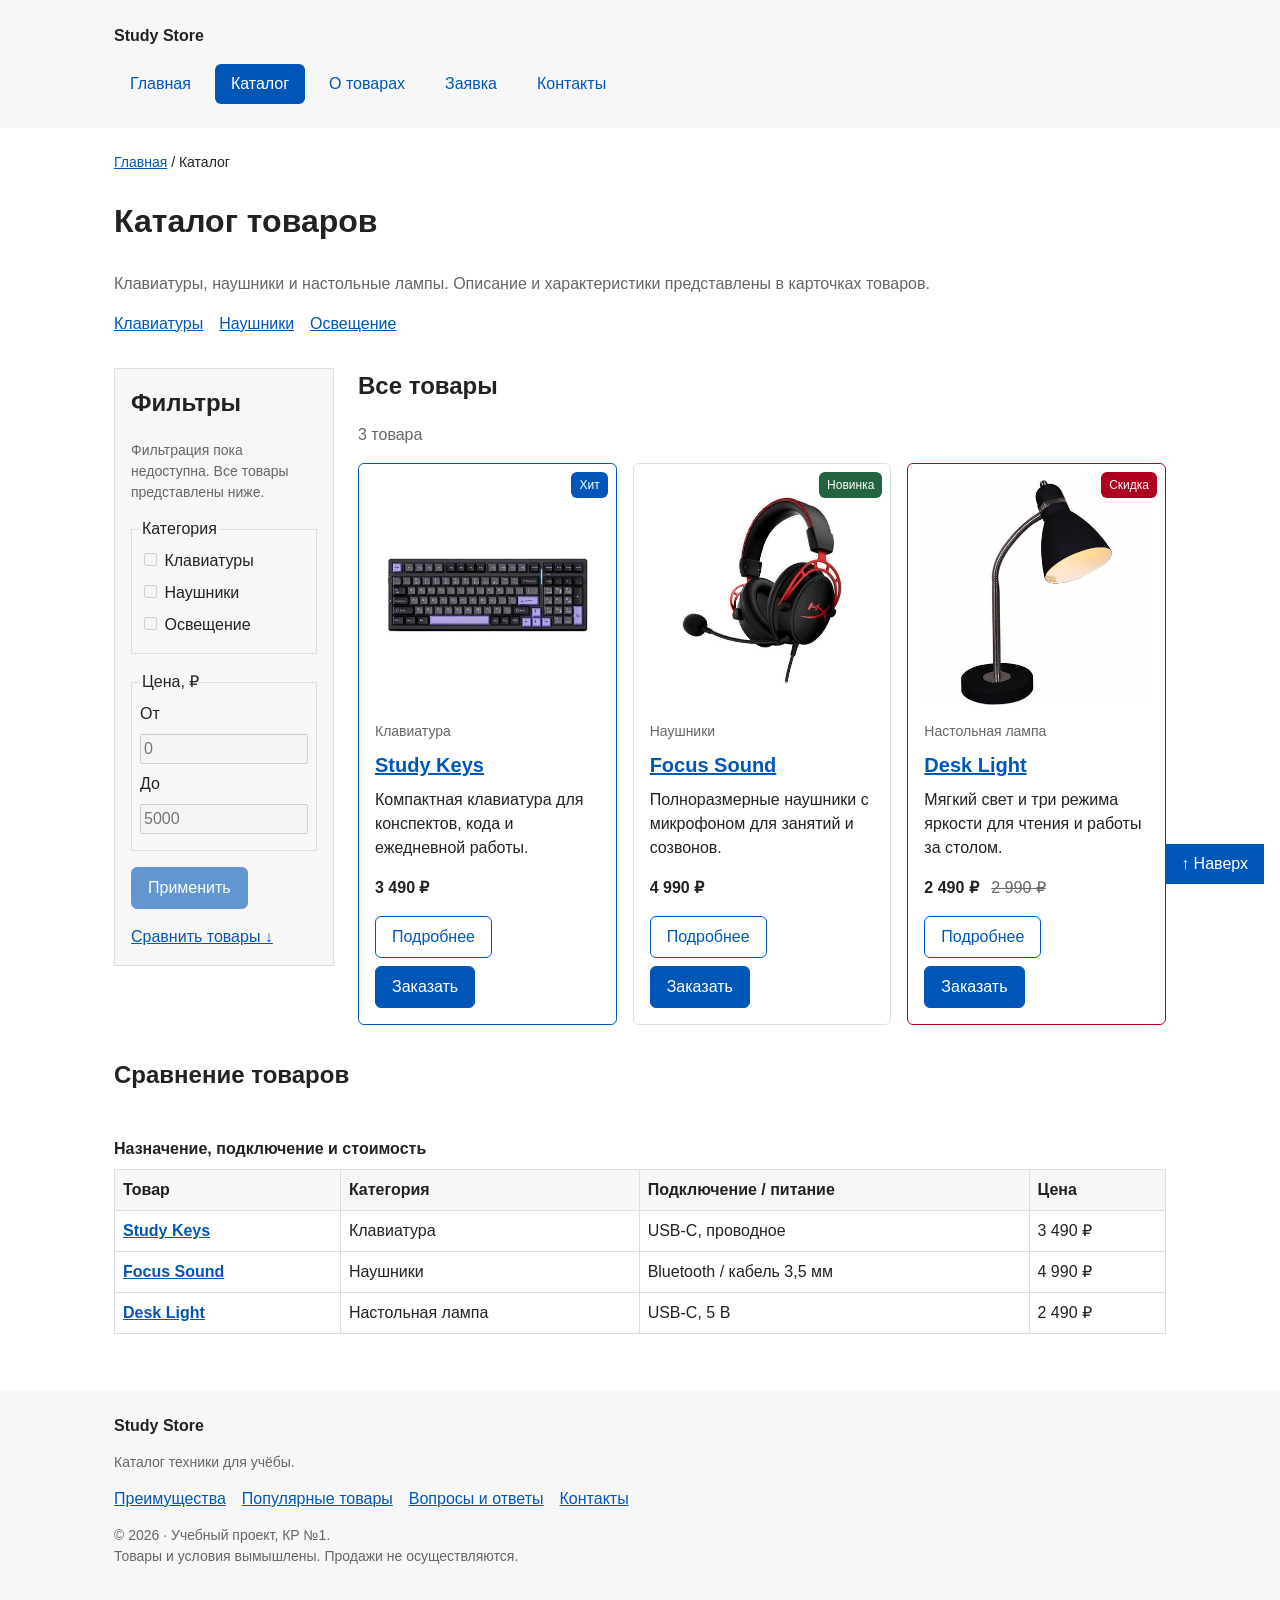
==== commit e72044be: "fix photos and footer, add smoother" ====
--- a/catalog.html
+++ b/catalog.html
@@ -6,7 +6,7 @@
   <meta name="description" content="Каталог Study Store: три категории техники, цены, карточки товаров и таблица сравнения.">
   <title>Каталог товаров — Study Store</title>
   <link rel="icon" href="images/favicon.svg" type="image/svg+xml">
-  <link rel="stylesheet" href="css/style.css?v=simple">
+  <link rel="stylesheet" href="css/style.css?v=20261005-hover">
   <script src="js/main.js?v=kr1-final" defer></script>
 </head>
 <body>
@@ -27,11 +27,11 @@
   </header>
   <main class="page-main" id="main-content" tabindex="-1">
     <nav class="breadcrumbs" aria-label="Хлебные крошки"><a class="breadcrumbs__link" href="index.html">Главная</a><span class="breadcrumbs__current" aria-current="page">Каталог</span></nav>
-    <section class="section page-intro"><h1 class="page-intro__title">Каталог товаров</h1><p class="section__description">Три категории, три понятных решения. Выбирай по задаче и сравнивай характеристики.</p><div class="category-nav" aria-label="Категории"><a class="category-nav__link" href="product.html#keyboard">Клавиатуры</a><a class="category-nav__link" href="product.html#headphones">Наушники</a><a class="category-nav__link" href="product.html#lamp">Освещение</a></div></section>
+    <section class="section page-intro"><h1 class="page-intro__title">Каталог товаров</h1><p class="section__description">Клавиатуры, наушники и настольные лампы. Описание и характеристики представлены в карточках товаров.</p><div class="category-nav" aria-label="Категории"><a class="category-nav__link" href="product.html#keyboard">Клавиатуры</a><a class="category-nav__link" href="product.html#headphones">Наушники</a><a class="category-nav__link" href="product.html#lamp">Освещение</a></div></section>
     <div class="catalog-layout">
       <aside class="catalog-filters" aria-labelledby="filters-title">
         <h2 class="catalog-filters__title" id="filters-title">Фильтры</h2>
-        <p class="catalog-filters__note" id="filter-note">Фильтрация пока недоступна. Посмотри все товары или перейди к сравнению.</p>
+        <p class="catalog-filters__note" id="filter-note">Фильтрация пока недоступна. Все товары представлены ниже.</p>
         <form class="filters-form" action="catalog.html" method="get" aria-describedby="filter-note">
           <fieldset class="filters-form__group" disabled><legend class="filters-form__legend">Категория</legend>
             <label class="filters-form__label" for="category-keys"><input id="category-keys" name="category" type="checkbox" value="keyboard"> Клавиатуры</label>
@@ -46,7 +46,7 @@
       <section class="catalog-products" aria-labelledby="products-title"><div class="section__heading"><h2 class="section__title" id="products-title">Все товары</h2><span class="catalog-products__count">3 товара</span></div><div class="products-grid products-grid--catalog">
         <article class="product-card product-card--featured">
           <span class="product-card__badge">Хит</span>
-          <a class="product-card__visual" href="product.html#keyboard" aria-label="Подробнее о Study Keys"><img class="product-card__image" src="images/keyboard.svg" width="640" height="480" alt="Клавиатура Study Keys — иллюстрация" loading="lazy"></a>
+          <a class="product-card__visual" href="product.html#keyboard" aria-label="Подробнее о Study Keys"><img class="product-card__image" src="images/keyboard.jpeg" width="447" height="447" alt="Клавиатура Study Keys — фото" loading="lazy"></a>
           <p class="product-card__category">Клавиатура</p>
           <h3 class="product-card__title"><a href="product.html#keyboard">Study Keys</a></h3>
           <p class="product-card__description">Компактная клавиатура для конспектов, кода и ежедневной работы.</p>
@@ -58,7 +58,7 @@
         </article>
         <article class="product-card product-card--new">
           <span class="product-card__badge">Новинка</span>
-          <a class="product-card__visual" href="product.html#headphones" aria-label="Подробнее о Focus Sound"><img class="product-card__image" src="images/headphones.svg" width="640" height="480" alt="Наушники Focus Sound — иллюстрация" loading="lazy"></a>
+          <a class="product-card__visual" href="product.html#headphones" aria-label="Подробнее о Focus Sound"><img class="product-card__image" src="images/headphones.jpeg" width="447" height="447" alt="Наушники Focus Sound — фото" loading="lazy"></a>
           <p class="product-card__category">Наушники</p>
           <h3 class="product-card__title"><a href="product.html#headphones">Focus Sound</a></h3>
           <p class="product-card__description">Полноразмерные наушники с микрофоном для занятий и созвонов.</p>
@@ -70,7 +70,7 @@
         </article>
         <article class="product-card product-card--discount">
           <span class="product-card__badge">Скидка</span>
-          <a class="product-card__visual" href="product.html#lamp" aria-label="Подробнее о Desk Light"><img class="product-card__image" src="images/lamp.svg" width="640" height="480" alt="Настольная лампа Desk Light — иллюстрация" loading="lazy"></a>
+          <a class="product-card__visual" href="product.html#lamp" aria-label="Подробнее о Desk Light"><img class="product-card__image" src="images/desk_lamp.jpeg" width="447" height="447" alt="Настольная лампа Desk Light — фото" loading="lazy"></a>
           <p class="product-card__category">Настольная лампа</p>
           <h3 class="product-card__title"><a href="product.html#lamp">Desk Light</a></h3>
           <p class="product-card__description">Мягкий свет и три режима яркости для чтения и работы за столом.</p>
@@ -83,7 +83,7 @@
       </div></section>
     </div>
     <p class="success-message" id="success-message" role="status" tabindex="-1" hidden></p>
-    <section class="section" id="comparison" aria-labelledby="comparison-title"><h2 class="section__title" id="comparison-title">Сравни и выбери</h2><div class="table-wrap" role="region" aria-label="Сравнение товаров" tabindex="0"><table class="product-table"><caption class="product-table__caption">Назначение, подключение и стоимость</caption><thead><tr><th class="product-table__cell" scope="col">Товар</th><th class="product-table__cell" scope="col">Категория</th><th class="product-table__cell" scope="col">Подключение / питание</th><th class="product-table__cell" scope="col">Цена</th></tr></thead><tbody>
+    <section class="section" id="comparison" aria-labelledby="comparison-title"><h2 class="section__title" id="comparison-title">Сравнение товаров</h2><div class="table-wrap" role="region" aria-label="Сравнение товаров" tabindex="0"><table class="product-table"><caption class="product-table__caption">Назначение, подключение и стоимость</caption><thead><tr><th class="product-table__cell" scope="col">Товар</th><th class="product-table__cell" scope="col">Категория</th><th class="product-table__cell" scope="col">Подключение / питание</th><th class="product-table__cell" scope="col">Цена</th></tr></thead><tbody>
           <tr><th class="product-table__cell" scope="row"><a href="product.html#keyboard">Study Keys</a></th><td class="product-table__cell">Клавиатура</td><td class="product-table__cell">USB-C, проводное</td><td class="product-table__cell">3 490 ₽</td></tr>
           <tr><th class="product-table__cell" scope="row"><a href="product.html#headphones">Focus Sound</a></th><td class="product-table__cell">Наушники</td><td class="product-table__cell">Bluetooth / кабель 3,5 мм</td><td class="product-table__cell">4 990 ₽</td></tr>
           <tr><th class="product-table__cell" scope="row"><a href="product.html#lamp">Desk Light</a></th><td class="product-table__cell">Настольная лампа</td><td class="product-table__cell">USB-C, 5 В</td><td class="product-table__cell">2 490 ₽</td></tr>
@@ -91,7 +91,7 @@
   </main>
   <footer class="site-footer" id="contacts">
     <div class="site-footer__inner">
-      <div><a class="site-footer__logo" href="index.html">Study Store</a><p class="site-footer__note">Техника для удобной учёбы.</p></div>
+      <div><a class="site-footer__logo" href="index.html">Study Store</a><p class="site-footer__note">Каталог техники для учёбы.</p></div>
       <nav class="site-footer__nav" aria-label="Разделы главной страницы">
         <a href="index.html#advantages">Преимущества</a>
         <a href="index.html#popular">Популярные товары</a>
@@ -147,7 +147,7 @@
         </div>
         <div class="order-form__field">
           <label class="order-form__label" for="order-comment">Комментарий</label>
-          <textarea class="order-form__textarea" id="order-comment" name="comment" rows="3" maxlength="1000" placeholder="Что уточнить перед выбором?"></textarea>
+          <textarea class="order-form__textarea" id="order-comment" name="comment" rows="3" maxlength="1000" placeholder="Комментарий к заявке"></textarea>
         </div>
         <div class="order-form__consent">
           <input class="order-form__checkbox" id="order-agreement" name="agreement" type="checkbox" required>
--- a/css/style.css
+++ b/css/style.css
@@ -1,4 +1,4 @@
-/* 1. Общие значения: один цвет или отступ можно поменять для всего сайта. */
+/* Общие значения: один цвет или отступ можно поменять для всего сайта. */
 :root {
   --color-bg: #ffffff;
   --color-surface: #f7f7f7;
@@ -17,10 +17,15 @@
   --container-width: 1100px;
 }
 
-/* 2. Базовые стили. */
+/* Базовые стили. */
 * { box-sizing: border-box; }
+/* Плавные переходы по якорям, включая ссылку «Наверх». */
+html { scroll-behavior: smooth; }
 body {
   margin: 0;
+  min-height: 100vh;
+  display: flex;
+  flex-direction: column;
   font-family: Arial, sans-serif;
   line-height: 1.5;
   color: var(--color-text);
@@ -37,15 +42,22 @@
   margin: 0 auto;
   padding: var(--space-lg);
 }
+/* Основное содержимое заполняет свободную высоту окна до подвала. */
+.page-main { flex: 1; width: 100%; }
 h1 { font-size: 32px; }
 h2 { font-size: 24px; }
 h3 { font-size: 20px; }
 h1, h2, h3 { margin-top: 0; }
 .section { margin-bottom: var(--space-xl); }
+/* Outline выделяет блок при наведении и не меняет его размеры. */
+.section:hover, .product-detail:hover, .contact-card:hover, .callout:hover {
+  outline: 1px solid var(--color-primary);
+  outline-offset: 6px;
+}
 .section__description { color: var(--color-muted); }
 
-/* 3. Шапка и меню. Flex располагает ссылки в один ряд. */
-.site-header, .site-footer { background-color: var(--color-surface); }
+/* Шапка и меню. Flex располагает ссылки в один ряд. */
+.site-header, .site-footer { flex-shrink: 0; background-color: var(--color-surface); }
 .site-header__logo, .site-footer__logo {
   font-weight: 700;
   color: var(--color-text);
@@ -76,7 +88,7 @@
 .breadcrumbs__current::before { content: ' / '; }
 .category-nav { display: flex; flex-wrap: wrap; gap: var(--space-md); margin-top: var(--space-md); }
 
-/* 4. Общие кнопки и состояния. */
+/* Общие кнопки и состояния. */
 .button {
   display: inline-block;
   padding: var(--space-sm) var(--space-md);
@@ -96,7 +108,7 @@
   gap: var(--space-sm);
 }
 
-/* 5. Главная: обычный вводный блок, преимущества и вопросы. */
+/* Главная: обычный вводный блок, преимущества и вопросы. */
 .hero { padding: var(--space-lg); margin-bottom: var(--space-xl); background-color: #eef5ff; }
 .benefits { display: grid; grid-template-columns: repeat(3, 1fr); gap: var(--space-md); }
 .benefit { padding: var(--space-md); border: 1px solid var(--color-border); }
@@ -107,7 +119,7 @@
 .faq__answer { margin-bottom: 0; }
 .callout { padding: var(--space-lg); background-color: var(--color-surface); }
 
-/* 6. Три карточки в ряд через Grid. Flex внутри карточки выравнивает кнопки. */
+/* Три карточки в ряд через Grid. Flex внутри карточки выравнивает кнопки. */
 .products-grid { display: grid; grid-template-columns: repeat(3, 1fr); gap: var(--space-md); }
 .product-card {
   position: relative;
@@ -139,7 +151,7 @@
 .product-card--discount .product-card__badge { background-color: var(--color-danger); }
 .product-card--new .product-card__badge { background-color: var(--color-success); }
 
-/* 7. Каталог: фильтр слева, товары справа. */
+/* Каталог: фильтр слева, товары справа. */
 .catalog-layout {
   display: grid;
   grid-template-columns: 220px minmax(0, 1fr);
@@ -161,9 +173,9 @@
 .catalog-filters__link { display: block; margin-top: var(--space-md); }
 .catalog-products__count { color: var(--color-muted); }
 
-/* 8. Подробное описание и таблицы. */
+/* Подробное описание и таблицы. */
 .product-detail { margin-bottom: var(--space-xl); padding: var(--space-lg); border: 1px solid var(--color-border); }
-.product-detail__image { max-width: 280px; margin-bottom: var(--space-md); }
+.product-detail__image { width: 100%; max-width: 280px; margin-bottom: var(--space-md); }
 .product-detail__tag { color: var(--color-primary); }
 .product-detail__price { font-weight: 700; }
 .product-detail__availability { color: var(--color-success); }
@@ -173,7 +185,7 @@
 .product-table__cell { padding: var(--space-sm); border: 1px solid var(--color-border); }
 .product-table thead { background-color: var(--color-surface); }
 
-/* 9. Форма: поля друг под другом, подпись над полем. */
+/* Форма: поля друг под другом, подпись над полем. */
 .order-panel { max-width: 620px; }
 .order-help { margin-top: var(--space-lg); padding: var(--space-lg); background-color: var(--color-surface); }
 .order-form__field { margin-bottom: var(--space-md); }
@@ -207,7 +219,7 @@
 .contact-card__label { margin-bottom: 0; font-weight: 700; }
 .contact-card__link { display: block; margin-top: var(--space-md); }
 
-/* 10. Фиксированная ссылка и переход к содержимому с клавиатуры. */
+/* Фиксированная ссылка и переход к содержимому с клавиатуры. */
 .back-to-top {
   position: fixed;
   right: var(--space-md);
@@ -222,8 +234,13 @@
 .skip-link { position: fixed; top: -100px; left: var(--space-md); z-index: 20; padding: var(--space-sm); background-color: white; }
 .skip-link:focus { top: var(--space-sm); }
 
-/* 11. На небольшом экране карточки и каталог становятся одной колонкой. */
+/* На небольшом экране карточки и каталог становятся одной колонкой. */
 @media (max-width: 800px) {
   .products-grid, .benefits, .catalog-layout { grid-template-columns: 1fr; }
   .catalog-filters { position: static; }
 }
+
+/* Если в системе отключены анимации, переходы по якорям мгновенные. */
+@media (prefers-reduced-motion: reduce) {
+  html { scroll-behavior: auto; }
+}
